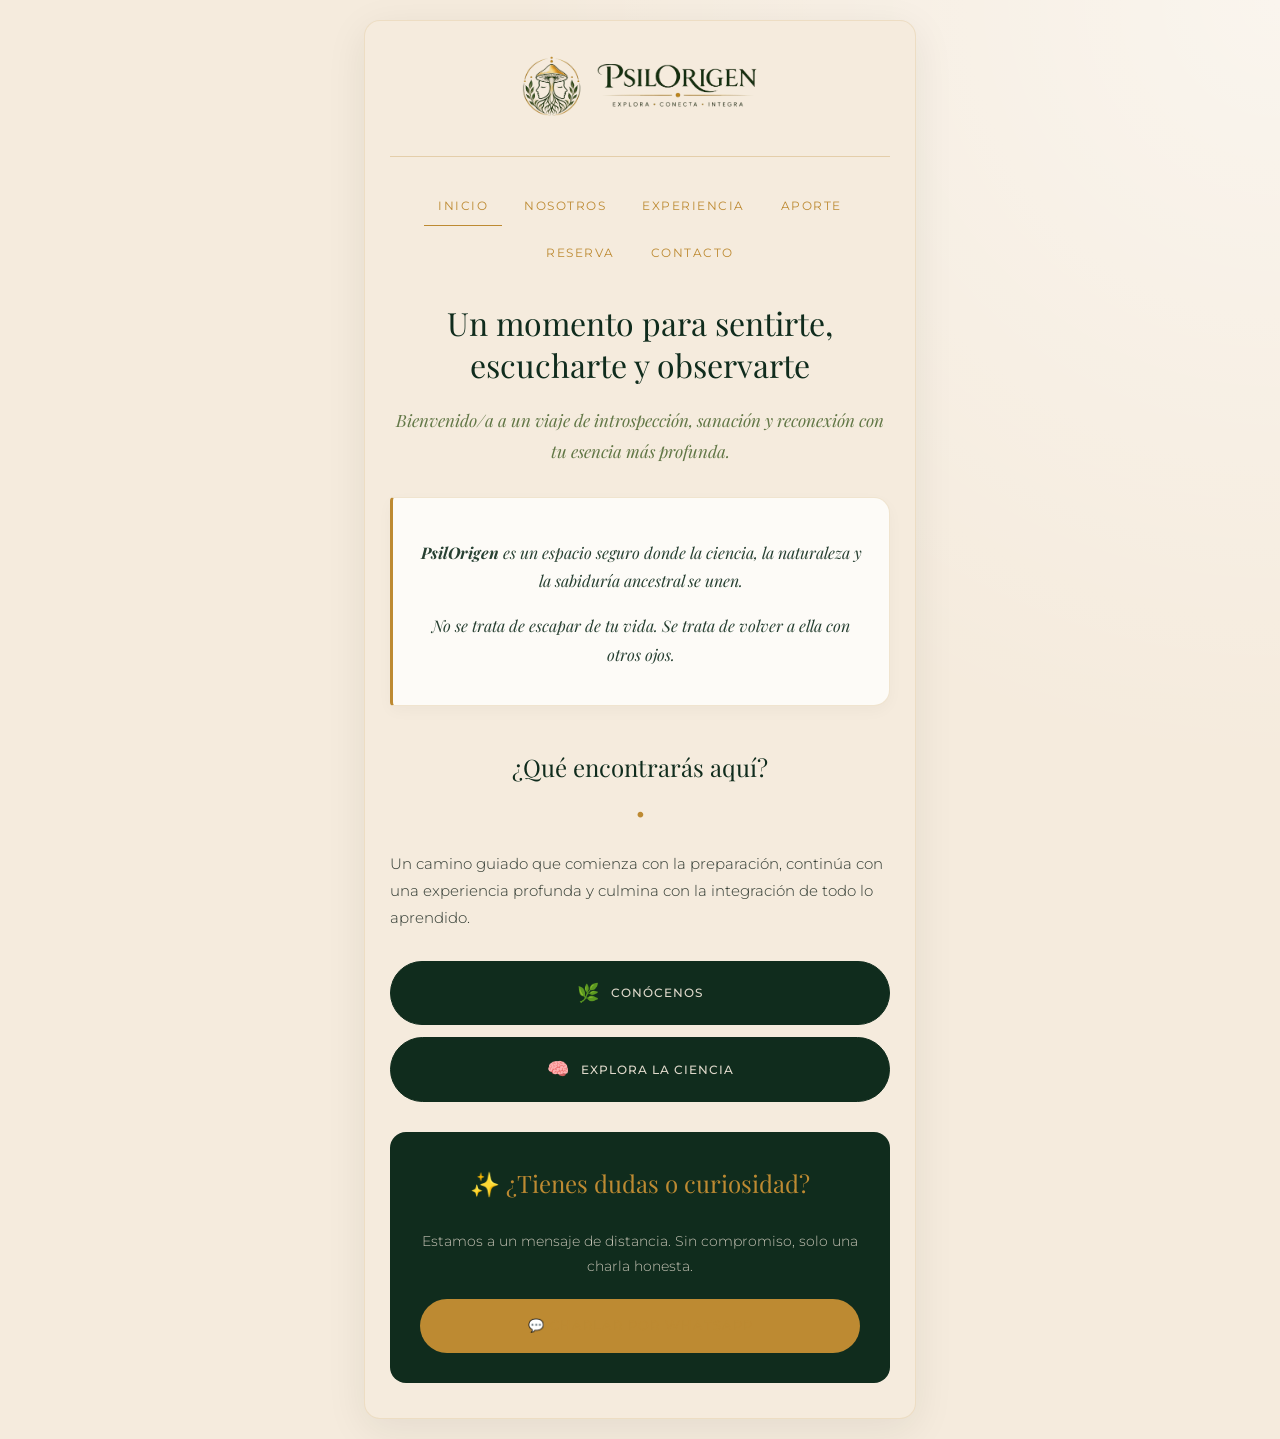
==== index.html @ 11c0e517 "UI: Encabezado premium combinando isologo y letras-logo con flexbox" ====
﻿<!DOCTYPE html>
<html lang="es">
<head>
    <meta charset="UTF-8"><meta name="viewport" content="width=device-width, initial-scale=1.0">
    <title>Inicio | PsilOrigen</title><link rel="stylesheet" href="css/styles.css?v=11">
</head>
<body>
<div class="contenedor">
    <div class="cabecera"><div class="logo-container">
                <img src="img/iso-logo.png" alt="Isologo PsilOrigen" class="logo-isotipo">
                <img src="img/letras-logo.png" alt="Letras PsilOrigen" class="logo-imagen">
            </div></div>
    <div class="nav-container">
        <button class="menu-toggle" onclick="toggleMenu()"><span></span><span></span><span></span></button>
        <div class="nav" id="menuNav">
            <a href="index.html" class="activo">Inicio</a><a href="quienes-somos.html">Nosotros</a><a href="experiencia.html">Experiencia</a><a href="inversion.html">Aporte</a><a href="reserva.html">Reserva</a><a href="contacto.html">Contacto</a>
        </div>
    </div>
    <h1>Un momento para sentirte, escucharte y observarte</h1>
    <p class="intro">Bienvenido/a a un viaje de introspección, sanación y reconexión con tu esencia más profunda.</p>
    <div class="bienvenida"><p><strong>PsilOrigen</strong> es un espacio seguro donde la ciencia, la naturaleza y la sabiduría ancestral se unen.</p><p>No se trata de escapar de tu vida. Se trata de volver a ella con otros ojos.</p></div>
    <h2>¿Qué encontrarás aquí?</h2>
    <p>Un camino guiado que comienza con la preparación, continúa con una experiencia profunda y culmina con la integración de todo lo aprendido.</p>
    <div class="tarjetas-cta">
        <a href="quienes-somos.html" class="tarjeta-cta"><span>🌿</span><p>Conócenos</p></a>
        <a href="experiencia.html" class="tarjeta-cta"><span>🧠</span><p>Explora la Ciencia</p></a>
    </div>
    <div class="chat-wa-box">
        <h3>✨ ¿Tienes dudas o curiosidad?</h3><p>Estamos a un mensaje de distancia. Sin compromiso, solo una charla honesta.</p>
        <a href="https://wa.me/18094579494?text=Hola%20PsilOrigen%2C%20me%20gustar%C3%ADa%20charlar." target="_blank" class="btn-whatsapp-grande">💬 Charlar por WhatsApp</a>
    </div>
</div>
<script src="js/script.js"></script>
</body></html>
---- css/styles.css ----
﻿@import url('https://fonts.googleapis.com/css2?family=Montserrat:ital,wght@0,300;0,400;0,500;1,400&family=Playfair+Display:ital,wght@0,400;0,600;1,400&display=swap');

:root {
    /* Paleta de colores oficial del Brand Guide */
    --verde-bosque: #102C1D;
    --verde-natural: #526B36;
    --dorado: #BD8A32;
    --marfil: #F5EBDD;
    --carbon: #17231B;
    --blanco-roto: #FDFBF7;
    
    /* Tipografías */
    --font-serif: 'Playfair Display', Georgia, serif;
    --font-sans: 'Montserrat', Arial, sans-serif;
    
    /* Efectos */
    --sombra-suave: 0 10px 40px rgba(23, 35, 27, 0.08);
    --borde-radio: 16px;
}

body {
    background-color: var(--marfil);
    background-image: radial-gradient(circle at top right, rgba(255,255,255,0.5) 0%, transparent 40%);
    font-family: var(--font-sans);
    color: var(--carbon);
    margin: 0;
    padding: 20px;
    line-height: 1.8;
    font-weight: 400;
    -webkit-font-smoothing: antialiased;
}

/* CONTENEDOR ESTILO APP PREMIUM */
.contenedor {
    max-width: 500px;
    margin: 0 auto;
    background-color: var(--marfil);
    border-radius: var(--borde-radio);
    padding: 35px 25px;
    box-shadow: var(--sombra-suave);
    position: relative;
    border: 1px solid rgba(189, 138, 50, 0.15);
}

/* CABECERA */
.cabecera { text-align: center; padding-bottom: 25px; margin-bottom: 30px; border-bottom: 1px solid rgba(189, 138, 50, 0.3); }
/* ENCABEZADO PREMIUM (ISOLOGO + TEXTO) */
.logo-container {
    display: flex;
    align-items: center;
    justify-content: center;
    gap: 15px;
    margin-bottom: 15px;
}
.logo-isotipo {
    max-height: 60px;
    width: auto;
    display: block;
}
.logo-imagen {
    max-height: 45px;
    width: auto;
    display: block;
}
.subtitulo { 
    font-family: var(--font-sans);
    font-size: 10px; 
    letter-spacing: 6px; 
    color: var(--verde-bosque); 
    text-transform: uppercase; 
    font-weight: 500;
}

/* TIPOGRAFÍA */
h1 { 
    font-family: var(--font-serif); 
    color: var(--verde-bosque); 
    font-size: 32px; 
    font-weight: 400; 
    text-align: center; 
    margin: 20px 0; 
    line-height: 1.3; 
}
h2 { 
    font-family: var(--font-serif); 
    color: var(--verde-bosque); 
    font-size: 24px; 
    font-weight: 400; 
    text-align: center; 
    margin-top: 40px;
    margin-bottom: 20px;
    position: relative;
}
h2::after {
    content: '•';
    color: var(--dorado);
    display: block;
    font-size: 20px;
    margin-top: 5px;
}
p { font-size: 15px; margin-bottom: 20px; color: var(--carbon); opacity: 0.9; font-weight: 300; }
.intro { text-align: center; font-family: var(--font-serif); font-style: italic; color: var(--verde-natural); margin-bottom: 30px; font-size: 17px; }

/* MENÚ DE NAVEGACIÓN */
.nav-container { position: relative; margin-bottom: 30px; text-align: center; }
.nav { display: flex; flex-wrap: wrap; justify-content: center; gap: 8px; }
.nav a { 
    font-family: var(--font-sans);
    color: var(--verde-bosque); 
    padding: 8px 14px; 
    text-decoration: none; 
    font-size: 12px; 
    letter-spacing: 1.5px; 
    text-transform: uppercase;
    transition: all 0.3s; 
    border-bottom: 1px solid transparent; 
}
.nav a:hover, .nav a.activo { 
    color: var(--dorado); 
    border-bottom: 1px solid var(--dorado); 
    background-color: transparent;
}

/* MENÚ HAMBURGUESA MÓVIL */
.menu-toggle { display: none; background-color: var(--verde-bosque); color: var(--marfil); border: none; border-radius: 12px; padding: 15px 20px; cursor: pointer; width: 100%; }
.menu-toggle span { display: block; width: 20px; height: 1.5px; background-color: var(--dorado); margin: 5px auto; transition: all 0.3s ease; }

/* TARJETAS ELEGANTES */
.bienvenida, .caja-reflexion {
    background-color: var(--blanco-roto);
    border: 1px solid rgba(189, 138, 50, 0.2);
    border-left: 3px solid var(--dorado);
    border-radius: 4px 16px 16px 4px;
    padding: 25px;
    margin: 30px 0;
    text-align: center;
    box-shadow: 0 5px 15px rgba(23, 35, 27, 0.03);
}
.bienvenida p, .caja-reflexion p { font-family: var(--font-serif); font-style: italic; font-size: 16px; color: var(--verde-bosque); margin-bottom: 10px;}

.tarjetas-cta { display: flex; flex-direction: column; gap: 12px; margin-top: 30px; }
.tarjeta-cta {
    background-color: var(--verde-bosque);
    border: 1px solid var(--verde-bosque);
    border-radius: 50px;
    padding: 15px 20px;
    text-align: center;
    text-decoration: none;
    transition: all 0.3s;
    display: flex;
    align-items: center;
    justify-content: center;
    gap: 12px;
}
.tarjeta-cta:hover { background-color: var(--verde-natural); border-color: var(--verde-natural); transform: translateY(-2px); }
.tarjeta-cta span { font-size: 18px; }
.tarjeta-cta p { margin: 0; font-family: var(--font-sans); font-weight: 500; letter-spacing: 1px; text-transform: uppercase; color: var(--marfil) !important; font-size: 12px; }

/* TARJETAS DE CONTENIDO (Estadísticas y Planes) */
.tarjetas, .planes { display: flex; flex-direction: column; gap: 15px; margin-top: 20px; }
.tarjeta, .plan {
    background-color: var(--blanco-roto);
    border-radius: 12px;
    padding: 25px;
    text-align: center;
    box-shadow: var(--sombra-suave);
    border: 1px solid rgba(189, 138, 50, 0.15);
}
.plan-destacado { border: 1.5px solid var(--dorado); background-color: #FFFDF9; }
.plan-titulo { font-family: var(--font-serif); font-size: 22px; color: var(--verde-bosque); margin-bottom: 10px; }
.plan-descripcion { font-size: 14px; color: var(--carbon); opacity: 0.8; }
.tarjeta-numero { font-family: var(--font-serif); font-size: 42px; color: var(--dorado); margin-bottom: 5px; line-height: 1; }
.tarjeta-descripcion { font-size: 14px; }

.paso { display: flex; align-items: flex-start; margin-bottom: 20px; gap: 15px; }
.paso-numero { background-color: var(--dorado); color: var(--marfil); border-radius: 50%; width: 30px; height: 30px; display: flex; align-items: center; justify-content: center; font-family: var(--font-serif); font-size: 16px; flex-shrink: 0; }
.paso-contenido h3 { margin: 0 0 5px 0; font-family: var(--font-serif); color: var(--verde-bosque); font-size: 18px; font-weight: 500;}
.paso-contenido p { margin: 0; font-size: 14px; }

/* BOTONES GLOBALES */
.boton-cta a, .boton-general, .lead-btn {
    background-color: var(--dorado);
    color: var(--blanco-roto) !important;
    border: 1px solid var(--dorado);
    padding: 16px 30px;
    border-radius: 50px;
    font-family: var(--font-sans);
    font-size: 13px;
    letter-spacing: 2px;
    text-transform: uppercase;
    text-decoration: none;
    display: block;
    text-align: center;
    cursor: pointer;
    transition: all 0.3s;
    margin-top: 20px;
    font-weight: 500;
}
.boton-cta a:hover, .boton-general:hover, .lead-btn:hover {
    background-color: transparent;
    color: var(--dorado) !important;
}
.plan-btn {
    background-color: transparent;
    color: var(--dorado) !important;
    border: 1px solid var(--dorado);
    padding: 10px 24px;
    border-radius: 50px;
    text-decoration: none;
    font-family: var(--font-sans);
    font-size: 12px;
    text-transform: uppercase;
    letter-spacing: 1px;
    display: inline-block;
    margin-top: 15px;
    transition: all 0.3s;
}
.plan-btn:hover { background-color: var(--dorado); color: var(--marfil) !important; }

/* WHATSAPP BOX */
.chat-wa-box { background-color: var(--verde-bosque); border-radius: 16px; padding: 30px; margin-top: 30px; text-align: center; color: var(--marfil); }
.chat-wa-box h3 { font-family: var(--font-serif); color: var(--dorado); margin-top: 0; font-size: 24px; font-weight: 400; }
.chat-wa-box p { color: var(--marfil); opacity: 0.8; font-size: 14px; }
.btn-whatsapp-grande { display: flex; align-items: center; justify-content: center; gap: 10px; background-color: var(--dorado); color: var(--marfil) !important; text-decoration: none; padding: 15px 20px; border-radius: 50px; font-family: var(--font-sans); font-size: 13px; letter-spacing: 1px; text-transform: uppercase; transition: all 0.3s; margin-top: 20px; font-weight: 500; }
.btn-whatsapp-grande:hover { background-color: var(--marfil); color: var(--verde-bosque) !important; }

/* FORMULARIOS */
label { display: block; font-family: var(--font-sans); font-weight: 500; margin-top: 25px; margin-bottom: 8px; color: var(--verde-bosque); font-size: 12px; text-transform: uppercase; letter-spacing: 1px; }
input[type="text"], input[type="email"], input[type="tel"], textarea, select, input[type="date"] { 
    width: 100%; padding: 15px; border: 1px solid rgba(189, 138, 50, 0.4); border-radius: 8px; background-color: var(--blanco-roto); font-family: var(--font-sans); font-size: 14px; box-sizing: border-box; color: var(--carbon); transition: all 0.3s; 
}
input:focus, textarea:focus, select:focus { border-color: var(--dorado); outline: none; box-shadow: 0 0 0 3px rgba(189, 138, 50, 0.1); }

/* WIZARD (Paso a paso de reserva) */
.wizard-progress-container { width: 100%; height: 3px; background-color: rgba(189, 138, 50, 0.15); margin-bottom: 30px; }
.wizard-progress-bar { height: 100%; background-color: var(--dorado); width: 0%; transition: width 0.4s ease; }
.wizard-step { display: none; animation: fadeInSlide 0.5s ease forwards; }
.wizard-step.active { display: block; }
@keyframes fadeInSlide { from { opacity: 0; transform: translateY(10px); } to { opacity: 1; transform: translateY(0); } }
.wizard-step h3 { color: var(--verde-bosque); font-family: var(--font-serif); font-size: 24px; text-align: center; margin-bottom: 10px; font-weight: 400; }
.opciones-wizard { display: flex; flex-direction: column; gap: 10px; margin-top: 20px; }
.opcion-card { display: block; background-color: var(--blanco-roto); border: 1px solid rgba(189, 138, 50, 0.3); border-radius: 50px; padding: 15px; cursor: pointer; transition: all 0.3s; font-size: 14px; text-align: center; font-family: var(--font-sans); }
.opcion-card:hover { border-color: var(--dorado); }
.opcion-card input { display: none; }
.opcion-card.selected { border-color: var(--verde-bosque); background-color: var(--verde-bosque); font-weight: 500; color: var(--marfil); box-shadow: 0 4px 10px rgba(16, 44, 29, 0.2); }
.wizard-buttons { display: flex; justify-content: space-between; margin-top: 30px; gap: 15px; }
.btn-wizard { background-color: var(--verde-bosque); color: var(--marfil); border: none; padding: 15px 25px; border-radius: 50px; font-family: var(--font-sans); text-transform: uppercase; font-size: 12px; letter-spacing: 1px; cursor: pointer; transition: all 0.3s; flex: 1; }
.btn-wizard:disabled { opacity: 0.3; cursor: not-allowed; }
.btn-wizard-prev { background-color: transparent; color: var(--verde-bosque); border: 1px solid var(--verde-bosque); }
.wizard-input { width: 100%; padding: 15px; border: 1px solid rgba(189, 138, 50, 0.4); border-radius: 8px; font-family: var(--font-sans); font-size: 14px; resize: vertical; min-height: 120px; background-color: var(--blanco-roto); }

/* CALENDARIO PREMIUM */
.calendario { background-color: var(--blanco-roto); border-radius: 12px; padding: 20px; border: 1px solid rgba(189, 138, 50, 0.2); margin-top: 15px; width: 100%; box-sizing: border-box; }
.calendario-header { display: flex; justify-content: space-between; align-items: center; margin-bottom: 20px; width: 100%; }
.calendario-header h3 { margin: 0; color: var(--verde-bosque); font-family: var(--font-serif); font-size: 18px; text-align: center; flex-grow: 1; }
.calendario-header button { background: none; border: none; font-size: 18px; color: var(--dorado); cursor: pointer; padding: 5px; }
.dias-semana { display: grid; grid-template-columns: repeat(7, 1fr); text-align: center; font-size: 10px; font-family: var(--font-sans); font-weight: 500; color: var(--verde-natural); margin-bottom: 10px; width: 100%; text-transform: uppercase; }
.dias-grid { display: grid; grid-template-columns: repeat(7, 1fr); gap: 5px; width: 100%; }
.dia { padding: 10px 0; text-align: center; border-radius: 8px; font-size: 14px; font-family: var(--font-sans); cursor: pointer; transition: all 0.2s; background-color: transparent; color: var(--carbon); }
.dia.disponible { background-color: rgba(189, 138, 50, 0.05); color: var(--verde-bosque); font-weight: 500; border: 1px solid rgba(189, 138, 50, 0.1); }
.dia.disponible:hover { background-color: rgba(189, 138, 50, 0.15); }
.dia.ocupado { color: #ccc; cursor: not-allowed; opacity: 0.3; }
.dia.seleccionado { background-color: var(--verde-bosque); color: var(--marfil); font-weight: bold; border: 1px solid var(--verde-bosque); box-shadow: 0 4px 10px rgba(16, 44, 29, 0.2); }
.subtext { text-align: center; font-style: italic; color: #666; font-size: 14px; font-family: var(--font-serif); margin-bottom: 20px; display: block; }
.horarios-disponibles { display: none; margin-top: 20px; text-align: center; }
.horario-btn { display: inline-block; padding: 10px 15px; border: 1px solid var(--dorado); border-radius: 50px; background: none; color: var(--dorado); cursor: pointer; margin: 5px; font-family: var(--font-sans); font-size: 12px; transition: all 0.3s; }
.horario-btn.seleccionado { background-color: var(--dorado); color: var(--marfil); }

/* MODAL */
.modal-overlay { display: none; position: fixed; top: 0; left: 0; width: 100%; height: 100%; background-color: rgba(16, 44, 29, 0.9); z-index: 9999; justify-content: center; align-items: center; padding: 20px; backdrop-filter: blur(5px); }
.modal-overlay.show { display: flex; }
.modal-box { background-color: var(--marfil); border-radius: 16px; padding: 40px 30px; text-align: center; max-width: 400px; width: 100%; box-shadow: 0 20px 40px rgba(0,0,0,0.4); }
.modal-box img { max-width: 120px; margin-bottom: 20px; }
.modal-box h3 { color: var(--verde-bosque); font-family: var(--font-serif); margin: 0 0 15px 0; font-size: 28px; font-weight: 400; }
.modal-box p { font-size: 15px; color: var(--carbon); margin-bottom: 25px; }
.modal-close-btn { background-color: var(--dorado); color: var(--marfil); border: none; border-radius: 50px; padding: 14px 30px; font-family: var(--font-sans); font-size: 12px; text-transform: uppercase; letter-spacing: 1px; cursor: pointer; transition: all 0.3s; }
.modal-close-btn:hover { background-color: var(--verde-bosque); }

/* WHATSAPP FLOTANTE */
.whatsapp-float { position: fixed; bottom: 20px; right: 20px; background-color: var(--dorado); color: var(--marfil) !important; border-radius: 50px; padding: 12px 20px; font-family: var(--font-sans); font-size: 12px; text-transform: uppercase; letter-spacing: 1px; font-weight: bold; text-decoration: none; box-shadow: 0 4px 15px rgba(189, 138, 50, 0.4); display: flex; align-items: center; gap: 8px; z-index: 1000; transition: all 0.3s; }
.whatsapp-float:hover { background-color: var(--verde-bosque); }

/* CORRECCIÓN DEFINITIVA DE ENLACES (AZUL) */
a, a:link, a:visited, a:active { color: var(--dorado) !important; text-decoration: none !important; }
a:hover { color: var(--verde-bosque) !important; }
.opcion-card { color: var(--carbon) !important; }
.opcion-card.selected { color: var(--marfil) !important; }

@media (max-width: 600px) {
    .contenedor { padding: 25px 15px; border-radius: 0; box-shadow: none; border: none; }
    .menu-toggle { display: block; }
    .nav { display: none; flex-direction: column; margin-top: 15px; background: var(--blanco-roto); border-radius: 16px; box-shadow: 0 10px 30px rgba(23, 35, 27, 0.1); border: 1px solid rgba(189, 138, 50, 0.2); overflow: hidden; padding: 10px 0; }
    .nav.open { display: flex; }
    .nav a { width: 100%; text-align: center; padding: 15px 20px; font-size: 13px; border-bottom: none; }
    .nav a:hover, .nav a.activo { background-color: rgba(189, 138, 50, 0.08); border-bottom: none; }
    h1 { font-size: 28px; }
    .wizard-buttons { flex-direction: column; }
    .whatsapp-float { bottom: 15px; right: 15px; padding: 10px 15px; font-size: 11px; }
}



@media (max-width: 600px) {
    .logo-isotipo { max-height: 45px; }
    .logo-imagen { max-height: 35px; }
    .logo-container { gap: 10px; }
}
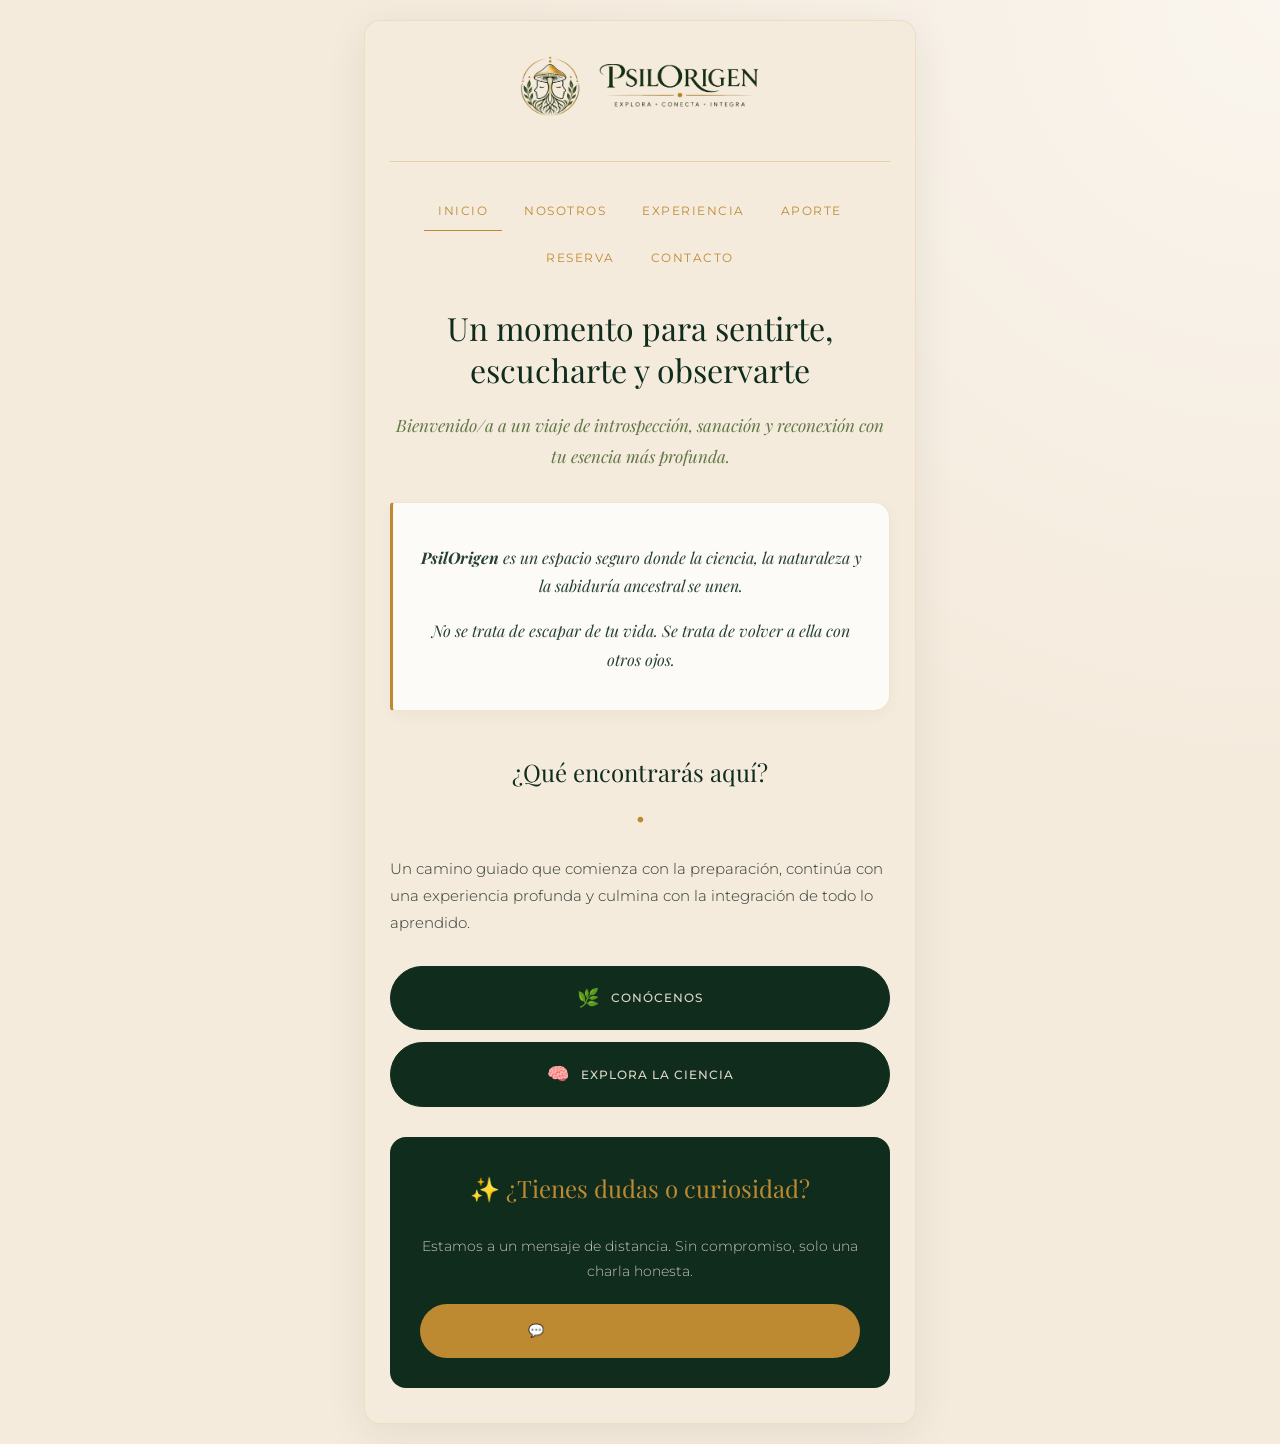
==== commit d54b01e7: "UI Premium: Logo mas grande y hongo flotante elegante al hacer scroll" ====
--- a/index.html
+++ b/index.html
@@ -2,9 +2,12 @@
 <html lang="es">
 <head>
     <meta charset="UTF-8"><meta name="viewport" content="width=device-width, initial-scale=1.0">
-    <title>Inicio | PsilOrigen</title><link rel="stylesheet" href="css/styles.css?v=11">
+    <title>Inicio | PsilOrigen</title><link rel="stylesheet" href="css/styles.css?v=12">
 </head>
 <body>
+    <div id="logo-flotante">
+        <img src="img/iso-logo.png" alt="Isologo Flotante">
+    </div>
 <div class="contenedor">
     <div class="cabecera"><div class="logo-container">
                 <img src="img/iso-logo.png" alt="Isologo PsilOrigen" class="logo-isotipo">
@@ -38,3 +41,4 @@
 
 
 
+
--- a/css/styles.css
+++ b/css/styles.css
@@ -49,8 +49,18 @@
     display: flex;
     align-items: center;
     justify-content: center;
-    gap: 15px;
-    margin-bottom: 15px;
+    gap: 18px;
+    margin-bottom: 20px;
+}
+.logo-isotipo {
+    max-height: 85px;
+    width: auto;
+    display: block;
+}
+.logo-imagen {
+    max-height: 65px;
+    width: auto;
+    display: block;
 }
 .logo-isotipo {
     max-height: 60px;
@@ -303,5 +313,59 @@
 @media (max-width: 600px) {
     .logo-isotipo { max-height: 45px; }
     .logo-imagen { max-height: 35px; }
-    .logo-container { gap: 10px; }
-}
+    .logo-container {
+    display: flex;
+    align-items: center;
+    justify-content: center;
+    gap: 18px;
+    margin-bottom: 20px;
+}
+.logo-isotipo {
+    max-height: 85px;
+    width: auto;
+    display: block;
+}
+.logo-imagen {
+    max-height: 65px;
+    width: auto;
+    display: block;
+}
+}
+
+/* LOGO FLOTANTE AL HACER SCROLL */
+#logo-flotante {
+    position: fixed;
+    top: -100px;
+    left: 50%;
+    transform: translateX(-50%);
+    background-color: var(--marfil);
+    padding: 10px 15px;
+    border-radius: 50px;
+    box-shadow: 0 8px 25px rgba(16, 44, 29, 0.15);
+    border: 1px solid rgba(189, 138, 50, 0.3);
+    z-index: 9999;
+    transition: top 0.4s cubic-bezier(0.175, 0.885, 0.32, 1.275), opacity 0.3s ease;
+    opacity: 0;
+    pointer-events: none;
+    display: flex;
+    align-items: center;
+    justify-content: center;
+}
+#logo-flotante.visible {
+    top: 15px;
+    opacity: 1;
+    pointer-events: auto;
+}
+#logo-flotante img {
+    height: 35px;
+    width: auto;
+    display: block;
+}
+
+@media (max-width: 600px) {
+    .logo-isotipo { max-height: 65px; }
+    .logo-imagen { max-height: 50px; }
+    .logo-container { gap: 12px; }
+    #logo-flotante { padding: 8px 12px; }
+    #logo-flotante img { height: 30px; }
+}
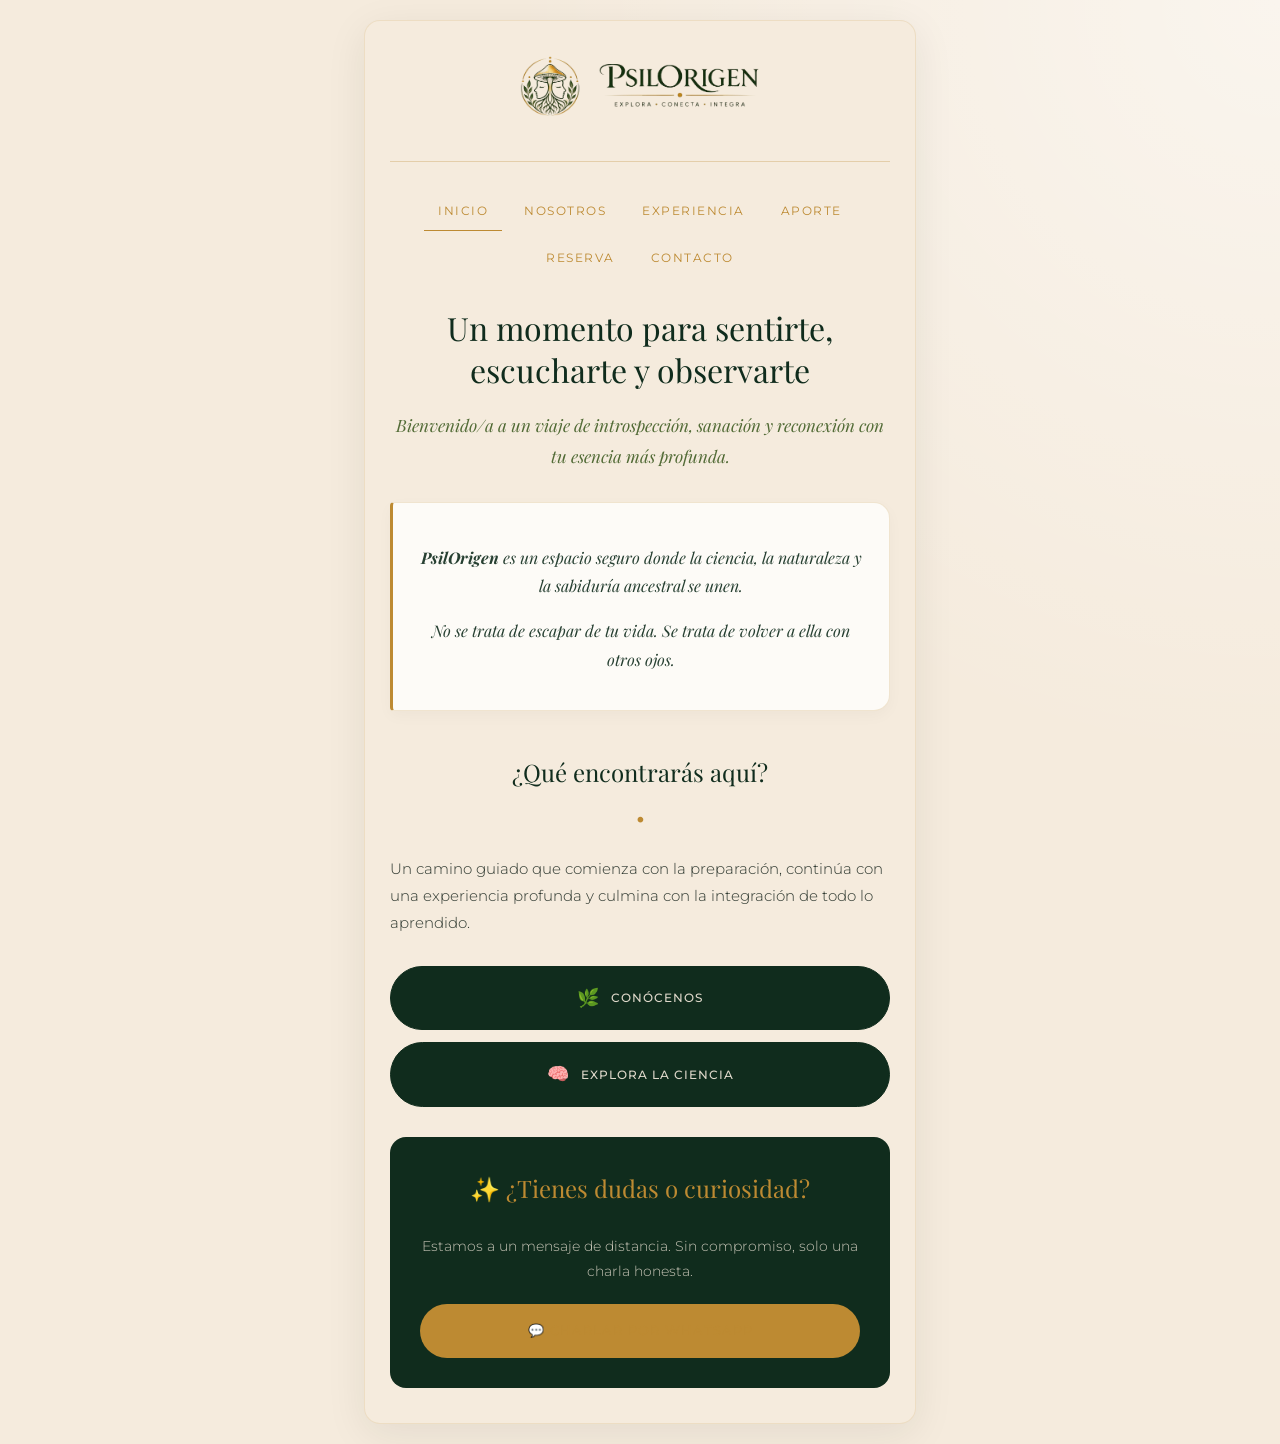
==== commit 469f5b8e: "Premium UI: Preloader de respiracion, Scroll Reveal, Scrollbar dorado y Hover 3D" ====
--- a/index.html
+++ b/index.html
@@ -2,9 +2,13 @@
 <html lang="es">
 <head>
     <meta charset="UTF-8"><meta name="viewport" content="width=device-width, initial-scale=1.0">
-    <title>Inicio | PsilOrigen</title><link rel="stylesheet" href="css/styles.css?v=12">
+    <title>Inicio | PsilOrigen</title><link rel="stylesheet" href="css/styles.css?v=13">
 </head>
 <body>
+    <div id="preloader">
+        <img src="img/iso-logo.png" alt="Cargando PsilOrigen">
+        <p>Respira profundo...</p>
+    </div>
     <div id="logo-flotante">
         <img src="img/iso-logo.png" alt="Isologo Flotante">
     </div>
@@ -42,3 +46,4 @@
 
 
 
+
--- a/css/styles.css
+++ b/css/styles.css
@@ -369,3 +369,76 @@
     #logo-flotante { padding: 8px 12px; }
     #logo-flotante img { height: 30px; }
 }
+
+/* =========================================
+   1. SCROLLBAR PREMIUM
+   ========================================= */
+::-webkit-scrollbar { width: 8px; }
+::-webkit-scrollbar-track { background: var(--marfil); }
+::-webkit-scrollbar-thumb { background: var(--dorado); border-radius: 4px; }
+::-webkit-scrollbar-thumb:hover { background: var(--verde-bosque); }
+
+/* =========================================
+   2. PRELOADER (PANTALLA DE CARGA)
+   ========================================= */
+#preloader {
+    position: fixed;
+    top: 0; left: 0; width: 100%; height: 100%;
+    background-color: var(--marfil);
+    z-index: 99999;
+    display: flex;
+    flex-direction: column;
+    justify-content: center;
+    align-items: center;
+    transition: opacity 0.8s ease, visibility 0.8s ease;
+}
+#preloader.hidden {
+    opacity: 0;
+    visibility: hidden;
+}
+#preloader img {
+    width: 140px;
+    height: auto;
+    animation: breathe 2.5s infinite ease-in-out;
+}
+#preloader p {
+    margin-top: 20px;
+    font-family: var(--font-sans);
+    font-size: 10px;
+    letter-spacing: 4px;
+    text-transform: uppercase;
+    color: var(--dorado);
+    animation: pulse-text 2.5s infinite ease-in-out;
+}
+@keyframes breathe {
+    0%, 100% { transform: scale(1); filter: drop-shadow(0 0 0px rgba(189, 138, 50, 0)); }
+    50% { transform: scale(1.1); filter: drop-shadow(0 0 20px rgba(189, 138, 50, 0.4)); }
+}
+@keyframes pulse-text {
+    0%, 100% { opacity: 0.5; }
+    50% { opacity: 1; }
+}
+
+/* =========================================
+   3. ANIMACIONES AL HACER SCROLL (REVEAL)
+   ========================================= */
+.reveal {
+    opacity: 0;
+    transform: translateY(40px);
+    transition: all 1s cubic-bezier(0.5, 0, 0, 1);
+}
+.reveal.active {
+    opacity: 1;
+    transform: translateY(0);
+}
+
+/* =========================================
+   4. HOVER EN TARJETAS (EFECTO 3D SUAVE)
+   ========================================= */
+.tarjeta, .plan, .caja-reflexion, .bienvenida, .chat-wa-box {
+    transition: transform 0.4s ease, box-shadow 0.4s ease;
+}
+.tarjeta:hover, .plan:hover, .caja-reflexion:hover, .chat-wa-box:hover {
+    transform: translateY(-6px);
+    box-shadow: 0 15px 35px rgba(16, 44, 29, 0.12);
+}
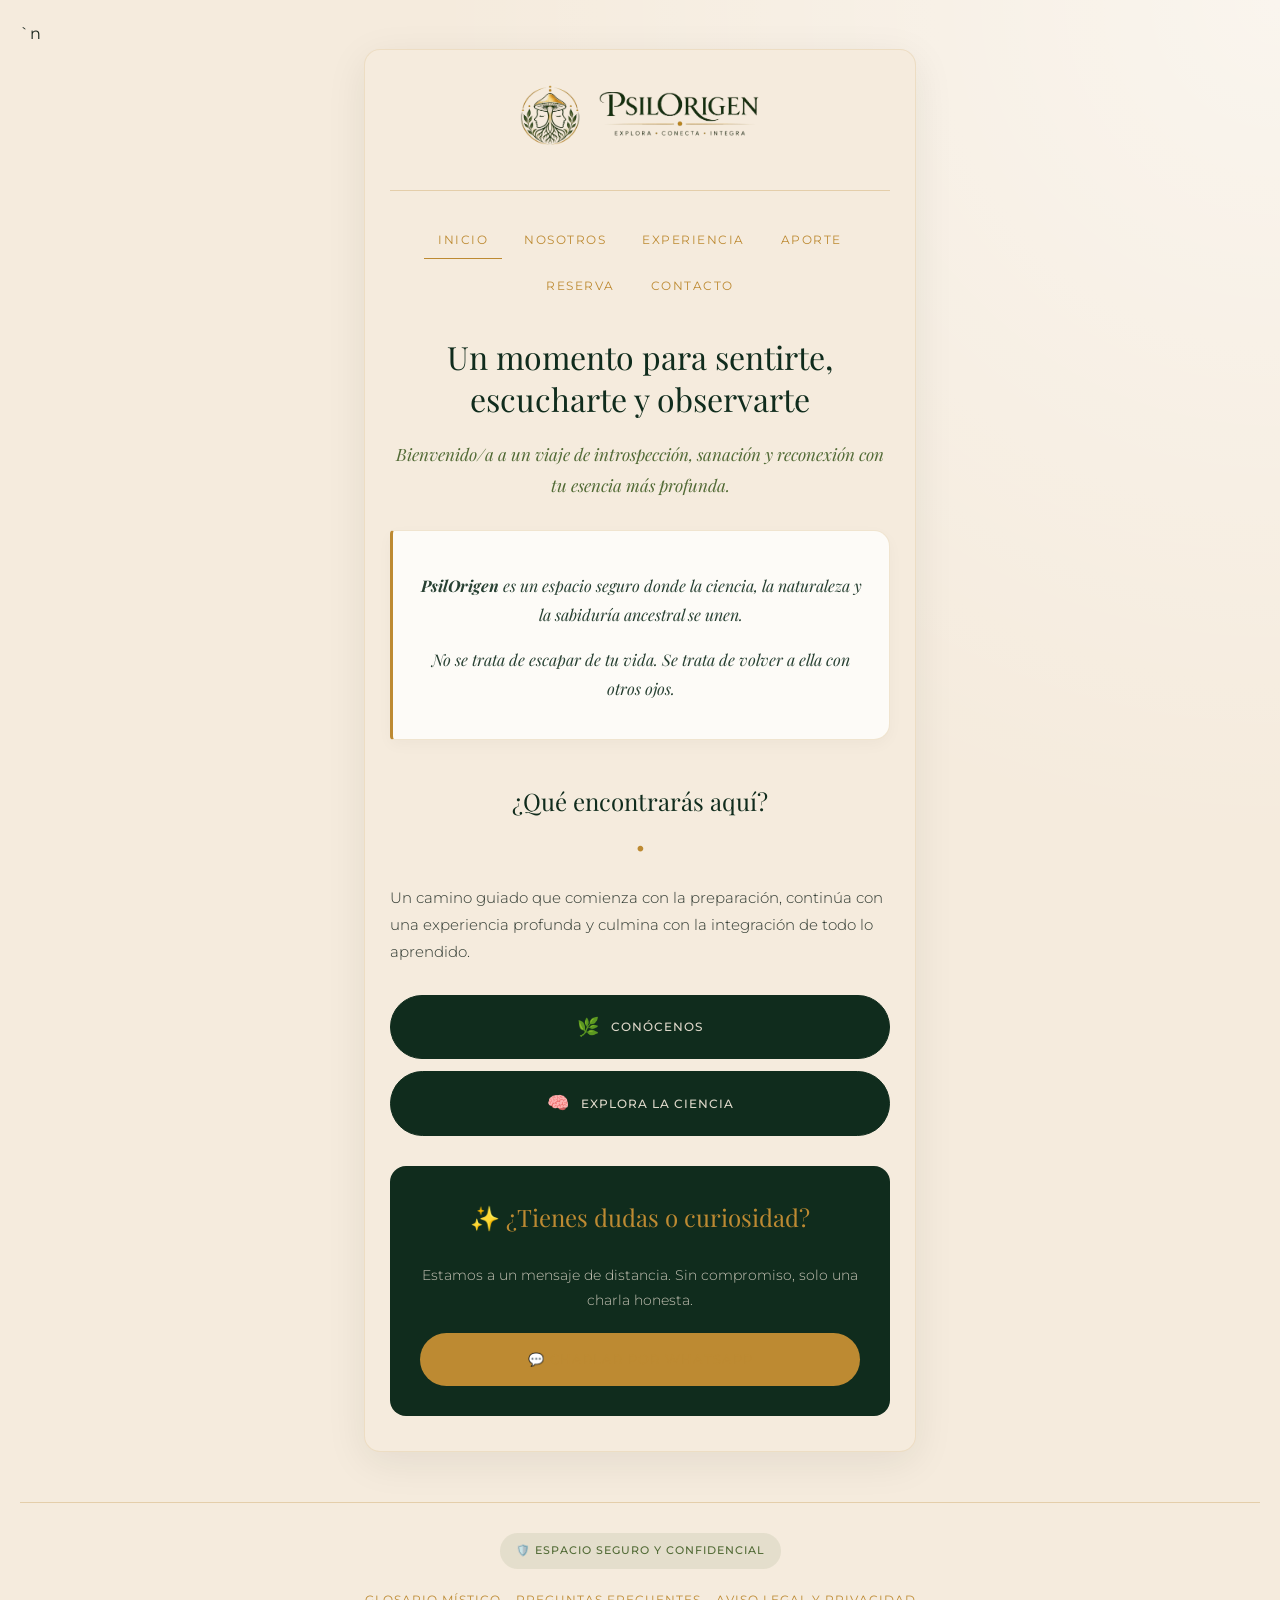
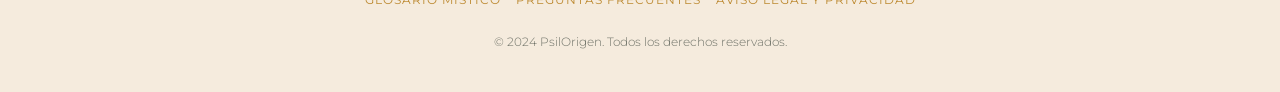
==== commit 1605a4a9: "Premium Features: Focus Mode, FAQ accordion, Glossary, Legal page, Safe Space badge and 404 custom p" ====
--- a/index.html
+++ b/index.html
@@ -2,9 +2,9 @@
 <html lang="es">
 <head>
     <meta charset="UTF-8"><meta name="viewport" content="width=device-width, initial-scale=1.0">
-    <title>Inicio | PsilOrigen</title><link rel="stylesheet" href="css/styles.css?v=13">
+    <title>Inicio | PsilOrigen</title><link rel="stylesheet" href="css/styles.css?v=14">
 </head>
-<body>
+<body>`n<div id="focus-overlay"></div>
     <div id="preloader">
         <img src="img/iso-logo.png" alt="Cargando PsilOrigen">
         <p>Respira profundo...</p>
@@ -37,6 +37,16 @@
         <a href="https://wa.me/18094579494?text=Hola%20PsilOrigen%2C%20me%20gustar%C3%ADa%20charlar." target="_blank" class="btn-whatsapp-grande">💬 Charlar por WhatsApp</a>
     </div>
 </div>
+        <footer>
+            <div class="safe-space-badge">🛡️ Espacio Seguro y Confidencial</div>
+            <div class="footer-links">
+                <a href="glosario.html">Glosario Místico</a>
+                <a href="faq.html">Preguntas Frecuentes</a>
+                <a href="legal.html">Aviso Legal y Privacidad</a>
+            </div>
+            <p style="font-size: 12px; margin-top: 20px; opacity: 0.6;">© 2024 PsilOrigen. Todos los derechos reservados.</p>
+        </footer>
+    </div>
 <script src="js/script.js"></script>
 </body></html>
 
@@ -47,3 +57,4 @@
 
 
 
+
--- a/css/styles.css
+++ b/css/styles.css
@@ -442,3 +442,110 @@
     transform: translateY(-6px);
     box-shadow: 0 15px 35px rgba(16, 44, 29, 0.12);
 }
+
+/* =========================================
+   MODO ENFOQUE (CALENDARIO)
+   ========================================= */
+#focus-overlay {
+    position: fixed;
+    top: 0; left: 0; width: 100%; height: 100%;
+    background-color: rgba(16, 44, 29, 0.6);
+    backdrop-filter: blur(4px);
+    z-index: 100;
+    opacity: 0;
+    visibility: hidden;
+    transition: all 0.5s ease;
+}
+#focus-overlay.active {
+    opacity: 1;
+    visibility: visible;
+}
+.focus-active .calendario {
+    position: relative;
+    z-index: 105;
+    box-shadow: 0 20px 50px rgba(0,0,0,0.3);
+    transform: scale(1.02);
+    transition: all 0.5s ease;
+}
+
+/* =========================================
+   ACORDEÓN FAQ
+   ========================================= */
+.faq-item {
+    background-color: var(--blanco-roto);
+    border: 1px solid rgba(189, 138, 50, 0.2);
+    border-radius: 12px;
+    margin-bottom: 15px;
+    overflow: hidden;
+}
+.faq-item summary {
+    padding: 20px;
+    font-family: var(--font-serif);
+    font-size: 18px;
+    color: var(--verde-bosque);
+    cursor: pointer;
+    list-style: none;
+    display: flex;
+    justify-content: space-between;
+    align-items: center;
+    font-weight: 500;
+}
+.faq-item summary::-webkit-details-marker { display: none; }
+.faq-item summary::after {
+    content: '+';
+    color: var(--dorado);
+    font-size: 24px;
+    transition: transform 0.3s ease;
+}
+.faq-item[open] summary::after {
+    transform: rotate(45deg);
+}
+.faq-content {
+    padding: 0 20px 20px 20px;
+    font-size: 15px;
+    color: var(--carbon);
+    border-top: 1px solid rgba(189, 138, 50, 0.1);
+    padding-top: 15px;
+}
+
+/* =========================================
+   FOOTER PREMIUM Y ESPACIO SEGURO
+   ========================================= */
+footer {
+    margin-top: 50px;
+    padding-top: 30px;
+    border-top: 1px solid rgba(189, 138, 50, 0.3);
+    text-align: center;
+}
+.safe-space-badge {
+    display: inline-flex;
+    align-items: center;
+    gap: 8px;
+    background-color: rgba(82, 107, 54, 0.1);
+    color: var(--verde-natural);
+    padding: 8px 16px;
+    border-radius: 50px;
+    font-family: var(--font-sans);
+    font-size: 11px;
+    font-weight: 500;
+    text-transform: uppercase;
+    letter-spacing: 1px;
+    margin-bottom: 20px;
+}
+.footer-links {
+    display: flex;
+    justify-content: center;
+    flex-wrap: wrap;
+    gap: 15px;
+    font-family: var(--font-sans);
+    font-size: 12px;
+}
+.footer-links a {
+    color: var(--dorado);
+    text-decoration: none;
+    text-transform: uppercase;
+    letter-spacing: 1px;
+}
+.footer-links a:hover {
+    color: var(--verde-bosque);
+}
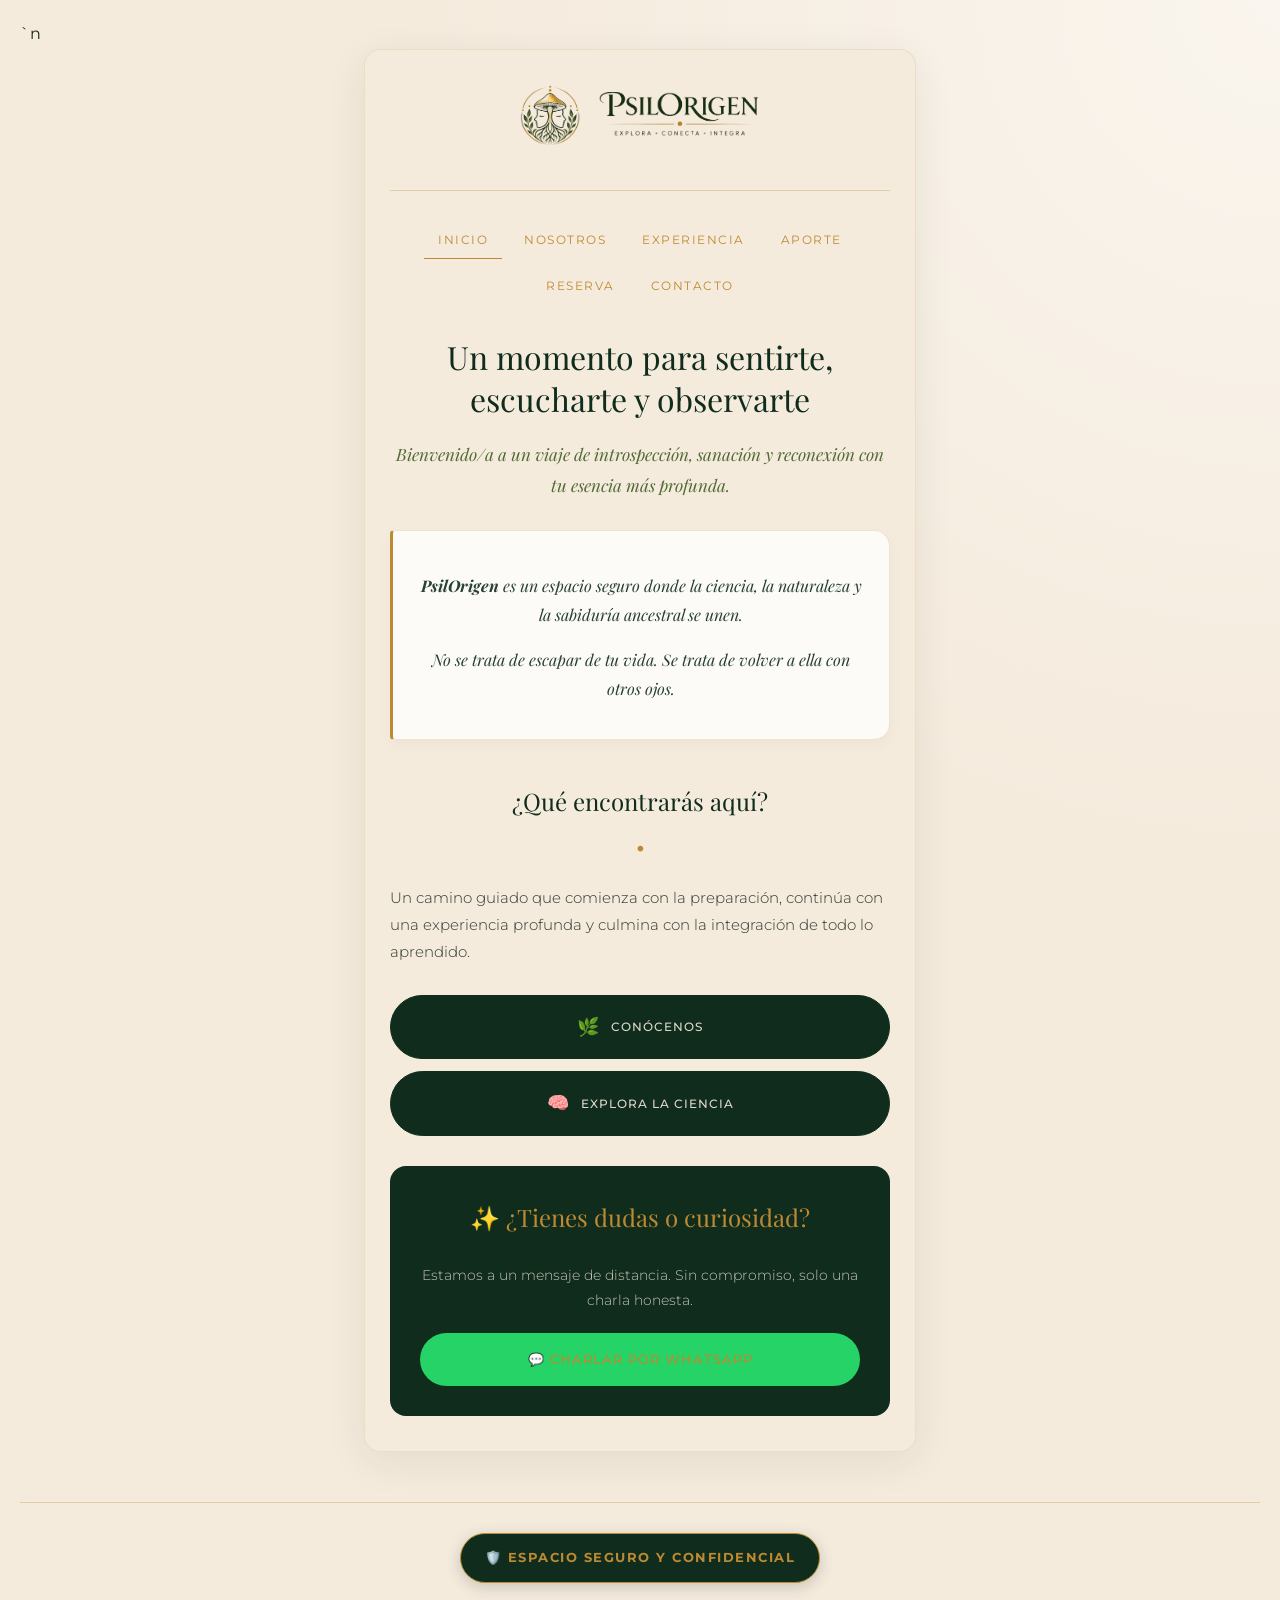
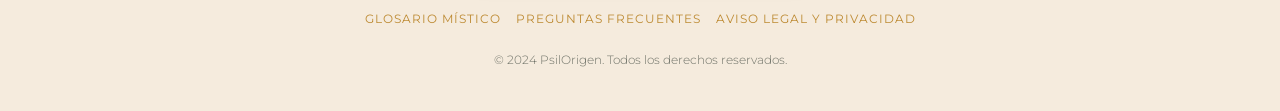
==== commit 98d3ea14: "UI Fix: Eliminada letra N, sello Safe Space mejorado y contraste de WhatsApp corregido" ====
--- a/index.html
+++ b/index.html
@@ -2,7 +2,7 @@
 <html lang="es">
 <head>
     <meta charset="UTF-8"><meta name="viewport" content="width=device-width, initial-scale=1.0">
-    <title>Inicio | PsilOrigen</title><link rel="stylesheet" href="css/styles.css?v=14">
+    <title>Inicio | PsilOrigen</title><link rel="stylesheet" href="css/styles.css?v=15">
 </head>
 <body>`n<div id="focus-overlay"></div>
     <div id="preloader">
@@ -58,3 +58,4 @@
 
 
 
+
--- a/css/styles.css
+++ b/css/styles.css
@@ -520,17 +520,19 @@
 .safe-space-badge {
     display: inline-flex;
     align-items: center;
-    gap: 8px;
-    background-color: rgba(82, 107, 54, 0.1);
-    color: var(--verde-natural);
-    padding: 8px 16px;
+    gap: 10px;
+    background-color: var(--verde-bosque);
+    color: var(--dorado);
+    padding: 12px 24px;
     border-radius: 50px;
     font-family: var(--font-sans);
-    font-size: 11px;
-    font-weight: 500;
+    font-size: 13px;
+    font-weight: bold;
     text-transform: uppercase;
-    letter-spacing: 1px;
-    margin-bottom: 20px;
+    letter-spacing: 1.5px;
+    margin-bottom: 25px;
+    box-shadow: 0 4px 15px rgba(16, 44, 29, 0.2);
+    border: 1px solid var(--dorado);
 }
 .footer-links {
     display: flex;
@@ -549,3 +551,15 @@
 .footer-links a:hover {
     color: var(--verde-bosque);
 }
+
+/* CORRECCIÓN DE CONTRASTE PARA WHATSAPP */
+.whatsapp-float, .whatsapp-float:visited,
+.btn-whatsapp-grande, .btn-whatsapp-grande:visited {
+    background-color: #25D366 !important;
+    color: #FFFFFF !important;
+    text-shadow: none !important;
+}
+.whatsapp-float:hover, .btn-whatsapp-grande:hover {
+    background-color: #128C7E !important;
+    color: #FFFFFF !important;
+}
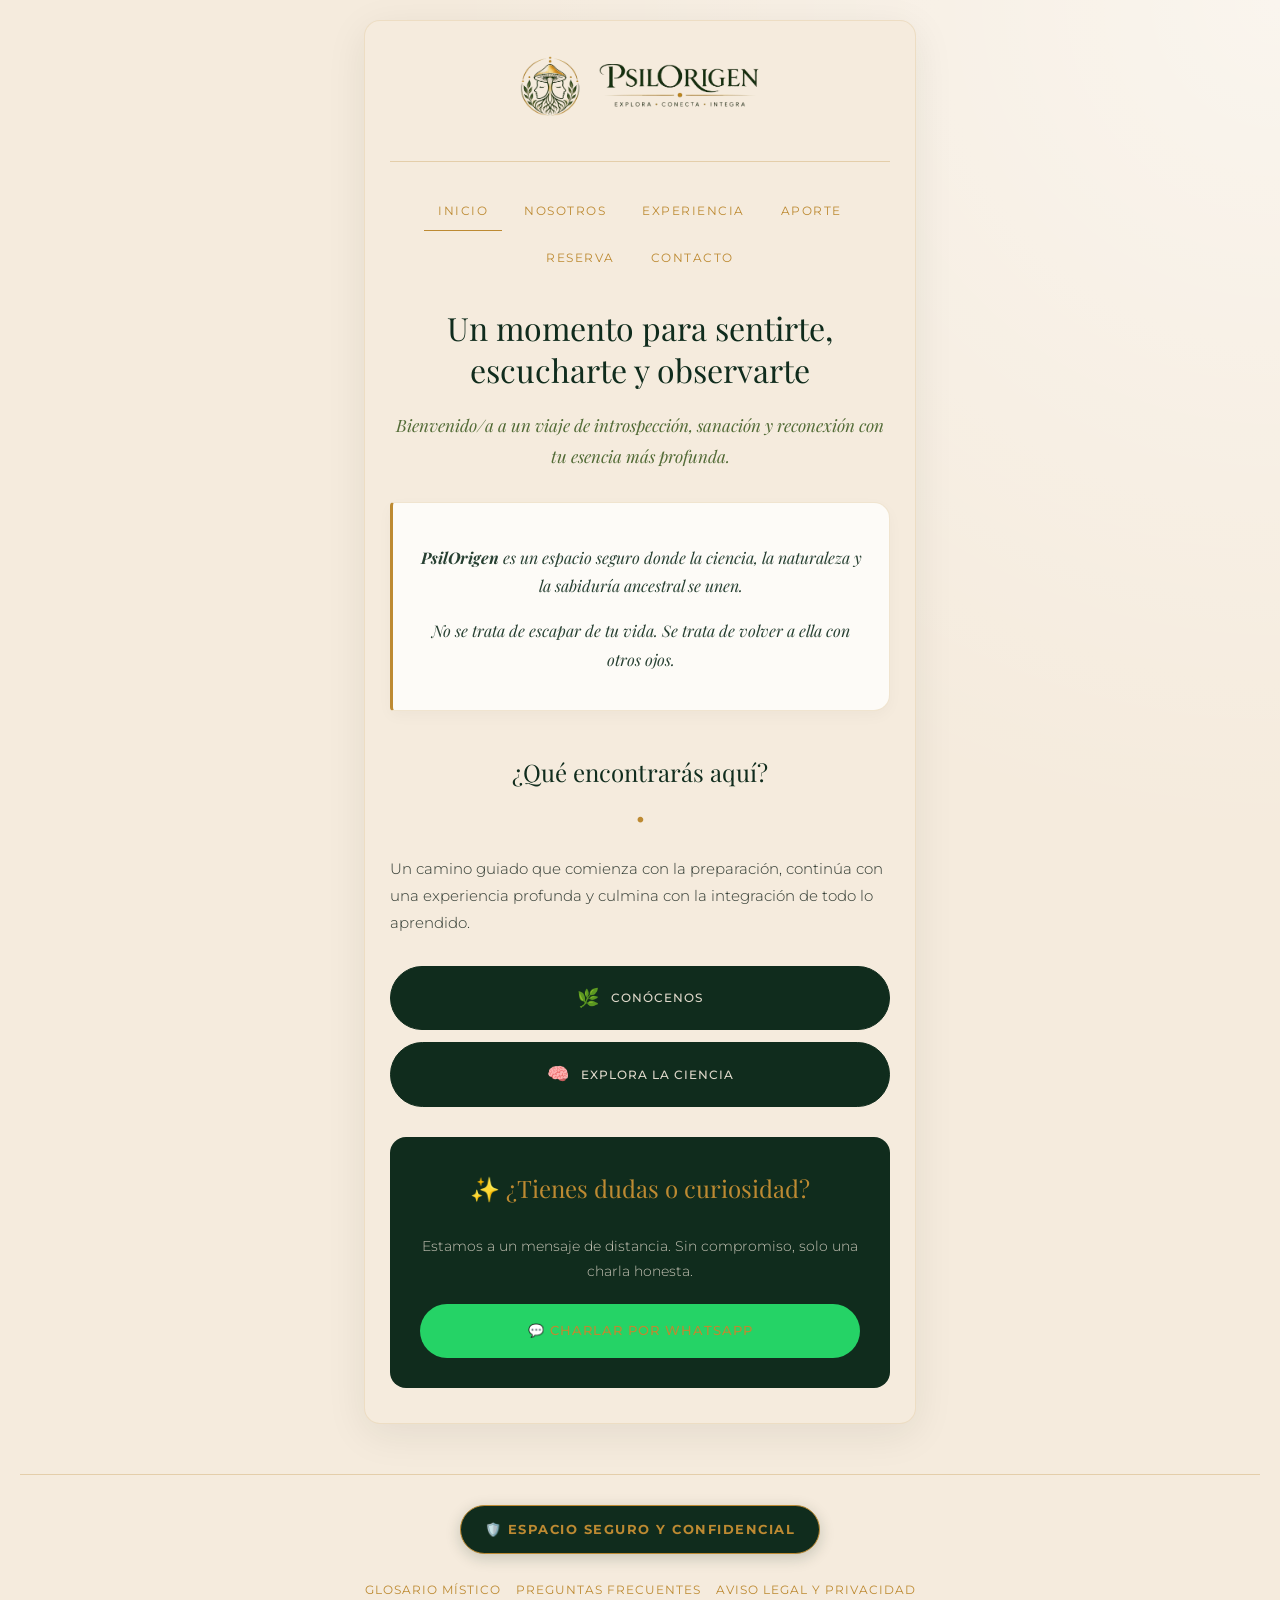
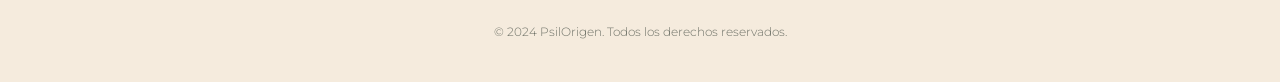
==== commit c43959b4: "Fix definitivo: Limpieza profunda con Regex para eliminar letra N residual" ====
--- a/index.html
+++ b/index.html
@@ -2,9 +2,10 @@
 <html lang="es">
 <head>
     <meta charset="UTF-8"><meta name="viewport" content="width=device-width, initial-scale=1.0">
-    <title>Inicio | PsilOrigen</title><link rel="stylesheet" href="css/styles.css?v=15">
+    <title>Inicio | PsilOrigen</title><link rel="stylesheet" href="css/styles.css?v=18">
 </head>
-<body>`n<div id="focus-overlay"></div>
+<body>
+<div id="focus-overlay"></div>
     <div id="preloader">
         <img src="img/iso-logo.png" alt="Cargando PsilOrigen">
         <p>Respira profundo...</p>
@@ -59,3 +60,6 @@
 
 
 
+
+
+
--- a/css/styles.css
+++ b/css/styles.css
@@ -449,9 +449,8 @@
 #focus-overlay {
     position: fixed;
     top: 0; left: 0; width: 100%; height: 100%;
-    background-color: rgba(16, 44, 29, 0.6);
-    backdrop-filter: blur(4px);
-    z-index: 100;
+    background-color: rgba(16, 44, 29, 0.85); /* Verde bosque oscuro sin desenfoque */
+    z-index: 1000;
     opacity: 0;
     visibility: hidden;
     transition: all 0.5s ease;
@@ -460,12 +459,33 @@
     opacity: 1;
     visibility: visible;
 }
+#focus-overlay.active {
+    opacity: 1;
+    visibility: visible;
+}
+/* Efecto Hover (Solo pasar el ratón) */
+.calendario {
+    transition: transform 0.3s ease, box-shadow 0.3s ease, border-color 0.3s ease;
+    cursor: pointer;
+}
+.calendario:hover {
+    transform: translateY(-3px);
+    box-shadow: 0 12px 30px rgba(16, 44, 29, 0.12);
+    border-color: var(--dorado);
+}
+
+/* Modo Enfoque (Al hacer clic) */
+.focus-active .wizard-step.active {
+    position: relative;
+    z-index: 1005; /* Eleva el paso por encima del fondo oscuro */
+}
 .focus-active .calendario {
     position: relative;
-    z-index: 105;
-    box-shadow: 0 20px 50px rgba(0,0,0,0.3);
-    transform: scale(1.02);
-    transition: all 0.5s ease;
+    z-index: 1006; /* Eleva el calendario por encima de todo */
+    background-color: var(--blanco-roto); /* Mantiene su color claro */
+    box-shadow: 0 20px 50px rgba(0,0,0,0.5);
+    transform: scale(1.03);
+    border-color: var(--dorado);
 }
 
 /* =========================================
@@ -563,3 +583,4 @@
     background-color: #128C7E !important;
     color: #FFFFFF !important;
 }
+
